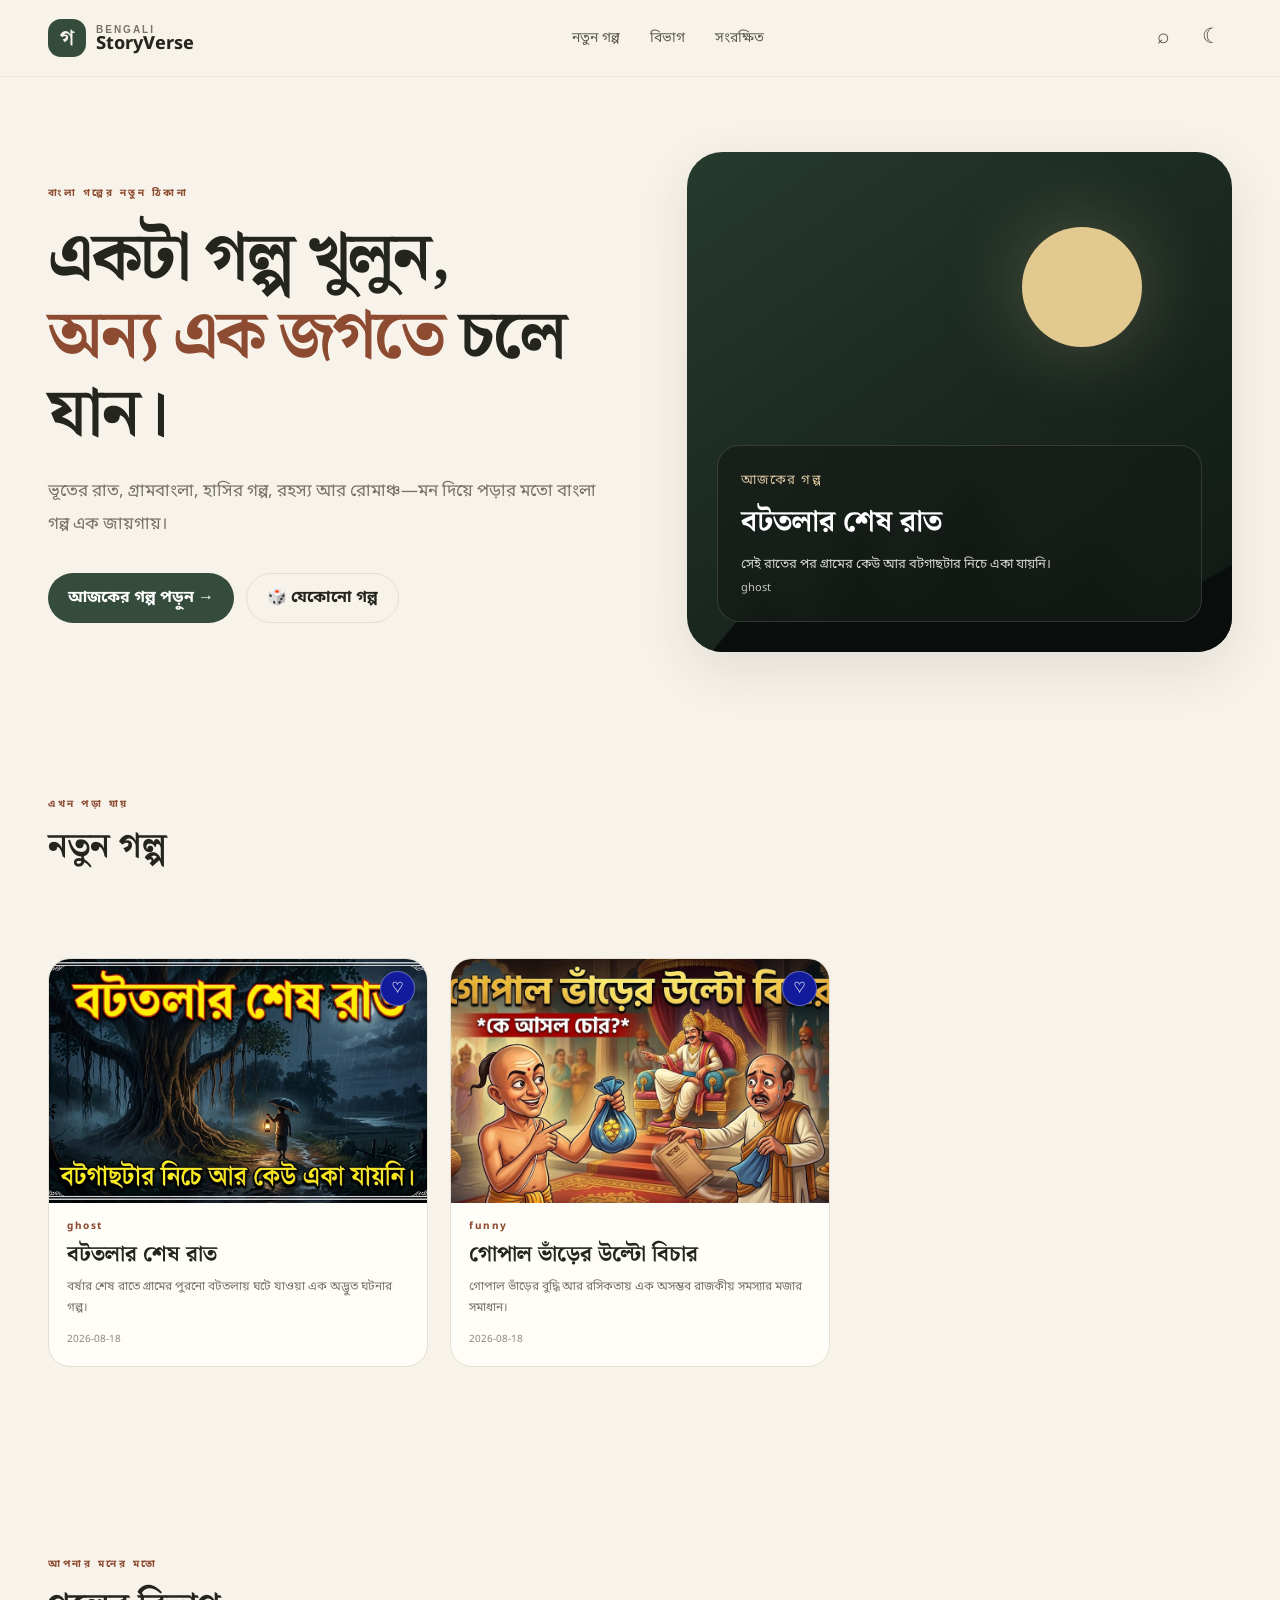
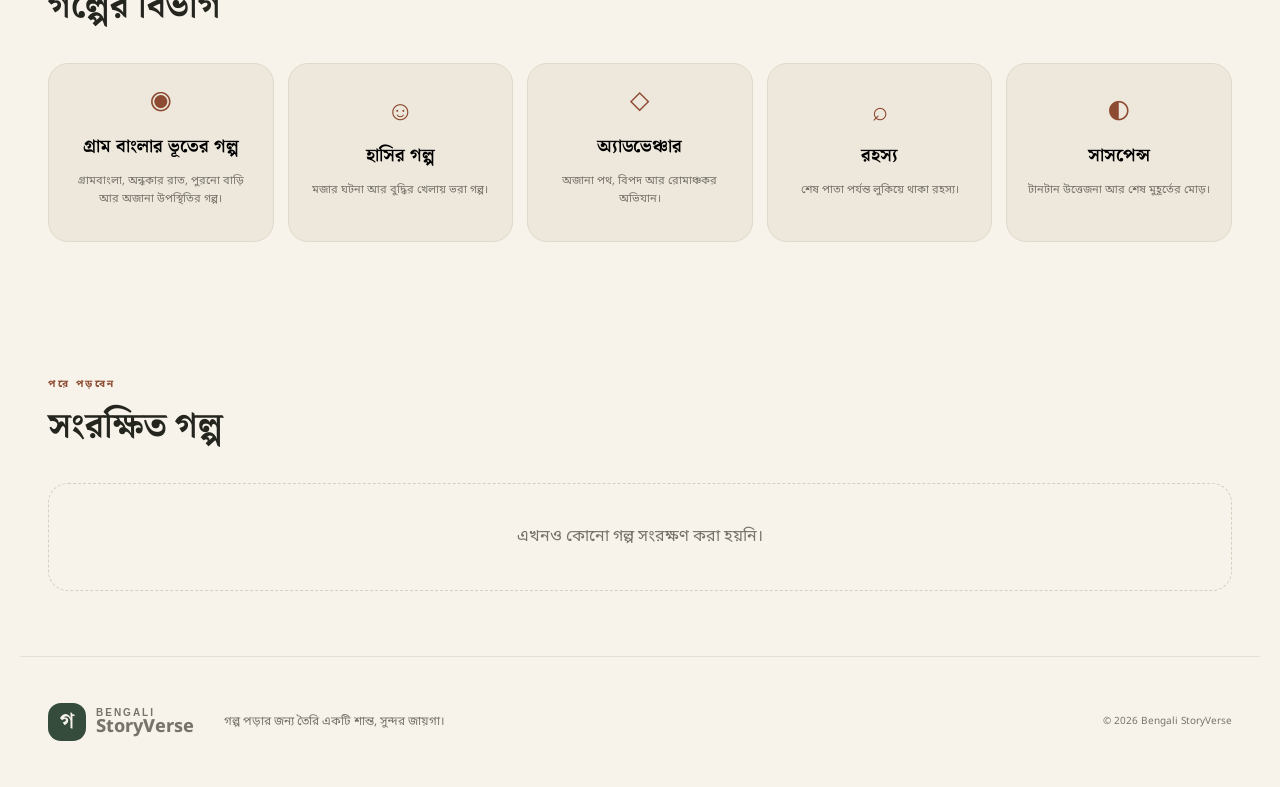
==== index.html @ 7a7b2170 "Initial commit" ====
<!DOCTYPE html>
<html lang="bn">
  <head>
    <meta charset="utf-8" />
    <meta name="viewport" content="width=device-width,initial-scale=1" />
    <title>Bengali StoryVerse — বাংলা গল্পের জগৎ</title>
    <meta
      name="description"
      content="Bengali StoryVerse — বাংলা ভৌতিক, রহস্য, অ্যাডভেঞ্চার ও হাসির গল্প পড়ুন।"
    />
    <link rel="preconnect" href="https://fonts.googleapis.com" />
    <link rel="preconnect" href="https://fonts.gstatic.com" crossorigin />
    <link
      href="https://fonts.googleapis.com/css2?family=Noto+Sans+Bengali:wght@400;500;600;700&family=Noto+Serif+Bengali:wght@400;500;600;700&display=swap"
      rel="stylesheet"
    />
    <link rel="icon" href="icons/favicon.svg" />
    <link rel="stylesheet" href="style.css" />
  </head>
  <body>
    <header class="site-header">
      <div class="header-inner">
        <a class="brand" href="index.html"
          ><span class="brand-mark">গ</span
          ><span><b>Bengali</b><strong>StoryVerse</strong></span></a
        >
        <nav>
          <a href="#latest">নতুন গল্প</a><a href="#categories">বিভাগ</a
          ><a href="#bookmarks">সংরক্ষিত</a>
        </nav>
        <div class="actions">
          <button id="searchOpen">⌕</button><button id="theme">☾</button>
        </div>
      </div>
    </header>
    <main>
      <section class="hero">
        <div>
          <span class="eyebrow">বাংলা গল্পের নতুন ঠিকানা</span>
          <h1>একটা গল্প খুলুন,<br /><em>অন্য এক জগতে</em> চলে যান।</h1>
          <p>
            ভূতের রাত, গ্রামবাংলা, হাসির গল্প, রহস্য আর রোমাঞ্চ—মন দিয়ে পড়ার
            মতো বাংলা গল্প এক জায়গায়।
          </p>
          <div class="hero-actions">
            <button class="primary" id="featured">আজকের গল্প পড়ুন →</button
            ><button class="secondary" id="random">🎲 যেকোনো গল্প</button>
          </div>
        </div>
        <div class="hero-art">
          <div class="moon"></div>
          <div class="hero-story">
            <small>আজকের গল্প</small>
            <h2 id="heroTitle">বটতলার শেষ রাত</h2>
            <p id="heroSub"></p>
            <span id="heroMeta"></span>
          </div>
        </div>
      </section>
      <section class="section" id="latest">
        <div class="section-head">
          <div>
            <span class="eyebrow">এখন পড়া যায়</span>
            <h2>নতুন গল্প</h2>
          </div>
        </div>
        <div class="grid" id="latestGrid"></div>

        <div class="load-more-wrap">
            <button id="loadMoreStories" class="load-more">
              আরও গল্প দেখুন
            </button>
          </div>
      </section>
      <section class="section" id="categories">
        <div class="section-head">
          <div>
            <span class="eyebrow">আপনার মনের মতো</span>
            <h2>গল্পের বিভাগ</h2>
          </div>
        </div>
        <div class="cat-grid" id="catGrid"></div>
      </section>
      <section class="section" id="bookmarks">
        <div class="section-head">
          <div>
            <span class="eyebrow">পরে পড়বেন</span>
            <h2>সংরক্ষিত গল্প</h2>
          </div>
        </div>
        <div class="grid" id="savedGrid"></div>
        <div id="empty" class="empty">এখনও কোনো গল্প সংরক্ষণ করা হয়নি।</div>
      </section>
    </main>
    <footer>
      <div class="brand">
        <span class="brand-mark">গ</span
        ><span><b>Bengali</b><strong>StoryVerse</strong></span>
      </div>
      <p>গল্প পড়ার জন্য তৈরি একটি শান্ত, সুন্দর জায়গা।</p>
      <small>© 2026 Bengali StoryVerse</small>
    </footer>
    <div class="overlay" id="overlay">
      <div class="searchbox">
        <button id="close">×</button><span class="eyebrow">গল্প খুঁজুন</span>
        <h2>কোন গল্পটি পড়বেন?</h2>
        <input id="search" placeholder="গল্পের নাম, বিভাগ বা বিষয়..." />
        <div id="results"></div>
      </div>
    </div>
    <script src="app.js"></script>
  </body>
</html>
---- style.css ----
:root {
  --bg: #f7f3ea;
  --paper: #fffdf8;
  --ink: #25251f;
  --muted: #77736a;
  --line: #e5dfd3;
  --accent: #8d4b31;
  --green: #354c3d;
  --shadow: 0 18px 55px rgba(45, 36, 24, 0.1);
}
* {
  box-sizing: border-box;
}
html {
  scroll-behavior: smooth;
}
body {
  margin: 0;
  background: var(--bg);
  color: var(--ink);
  font-family: "Noto Sans Bengali", sans-serif;
}
a {
  text-decoration: none;
  color: inherit;
}
button {
  font: inherit;
  cursor: pointer;
}
header {
  position: sticky;
  top: 0;
  z-index: 50;
  background: #f7f3eadd;
  backdrop-filter: blur(15px);
  border-bottom: 1px solid #8d806014;
}
.header-inner {
  height: 76px;
  max-width: 1240px;
  margin: auto;
  padding: 0 28px;
  display: flex;
  align-items: center;
  justify-content: space-between;
}
.brand {
  display: flex;
  align-items: center;
  gap: 10px;
  line-height: 1;
}
.brand-mark {
  width: 38px;
  height: 38px;
  border-radius: 13px;
  background: var(--green);
  color: #f7f3ea;
  display: grid;
  place-items: center;
  font: 700 22px "Noto Serif Bengali";
}
.brand b,
.brand strong {
  display: block;
}
.brand b {
  font: 700 10px Arial;
  letter-spacing: 2px;
  color: var(--muted);
  text-transform: uppercase;
}
.brand strong {
  font-size: 18px;
}
nav {
  display: flex;
  gap: 30px;
  font-size: 14px;
  color: #5f5c54;
}
nav a:hover {
  color: var(--accent);
}
.actions {
  display: flex;
  gap: 6px;
}
.actions button,
.reader-head button {
  border: 0;
  background: transparent;
  width: 42px;
  height: 42px;
  border-radius: 50%;
  font-size: 21px;
  color: #4e4a42;
}
.actions button:hover,
.reader-head button:hover {
  background: #ebe5d9;
}
.hero {
  max-width: 1240px;
  margin: auto;
  padding: 75px 28px;
  display: grid;
  grid-template-columns: 1fr 0.95fr;
  gap: 65px;
  align-items: center;
  min-height: 640px;
}
.eyebrow {
  font-size: 10px;
  letter-spacing: 2.5px;
  text-transform: uppercase;
  color: var(--accent);
  font-weight: 700;
}
.hero h1 {
  font: 700 clamp(44px, 5.3vw, 74px) / 1.15 "Noto Serif Bengali";
  letter-spacing: -2.5px;
  margin: 17px 0 22px;
}
.hero h1 em {
  color: var(--accent);
  font-style: normal;
}
.hero p {
  max-width: 570px;
  color: var(--muted);
  font-size: 17px;
  line-height: 1.9;
}
.hero-actions {
  display: flex;
  gap: 12px;
  margin-top: 32px;
}
.primary,
.secondary {
  border-radius: 999px;
  padding: 13px 20px;
  font-weight: 700;
}
.primary {
  border: 0;
  background: var(--green);
  color: #fff;
}
.secondary {
  border: 1px solid var(--line);
  background: transparent;
  color: var(--ink);
}
.hero-art {
  height: 500px;
  border-radius: 35px;
  background: linear-gradient(145deg, #263a2e, #101713);
  position: relative;
  overflow: hidden;
  box-shadow: var(--shadow);
}
.moon {
  position: absolute;
  right: 90px;
  top: 75px;
  width: 120px;
  height: 120px;
  border-radius: 50%;
  background: #e2c98f;
  box-shadow: 0 0 80px #e2c98f44;
}
.hero-art:after {
  content: "";
  position: absolute;
  bottom: -30px;
  left: 0;
  right: 0;
  height: 260px;
  background: #090d0b;
  clip-path: polygon(
    0 100%,
    13% 67%,
    23% 75%,
    31% 38%,
    40% 67%,
    52% 23%,
    62% 67%,
    75% 46%,
    86% 72%,
    100% 55%,
    100% 100%
  );
}
.hero-story {
  position: absolute;
  z-index: 2;
  left: 30px;
  bottom: 30px;
  width: calc(100% - 60px);
  padding: 23px;
  border: 1px solid #fff2;
  border-radius: 22px;
  background: #161c18c9;
  backdrop-filter: blur(14px);
  color: #fff;
}
.hero-story small {
  color: #d7c49e;
  letter-spacing: 1.5px;
}
.hero-story h2 {
  font: 700 30px "Noto Serif Bengali";
  margin: 7px 0;
}
.hero-story p {
  font-size: 13px;
  line-height: 1.8;
  color: #d3d5cf;
  margin: 0;
}
.hero-story span {
  font-size: 11px;
  color: #c5c8c0;
}
.section {
  max-width: 1240px;
  margin: auto;
  padding: 65px 28px;
}
.section-head {
  margin-bottom: 28px;
}
.section-head h2 {
  font: 700 35px "Noto Serif Bengali";
  margin: 5px 0;
}
.grid {
  display: grid;
  grid-template-columns: repeat(3, 1fr);
  gap: 22px;
}
.card {
  background: var(--paper);
  border: 1px solid var(--line);
  border-radius: 22px;
  overflow: hidden;
  transition: 0.25s;
  position: relative;
}
.card:hover {
  transform: translateY(-5px);
  box-shadow: var(--shadow);
}
.card img {
  width: 100%;
  aspect-ratio: 1.55;
  object-fit: cover;
  display: block;
}
.card-body {
  padding: 17px 18px 20px;
}
.cat {
  font-size: 10px;
  color: var(--accent);
  letter-spacing: 1.5px;
  font-weight: 700;
}
.card h3 {
  font: 700 22px/1.35 "Noto Serif Bengali";
  margin: 7px 0;
}
.card p {
  font-size: 12px;
  line-height: 1.75;
  color: var(--muted);
  margin: 0 0 14px;
}
.card-meta {
  display: flex;
  justify-content: space-between;
  color: #89867c;
  font-size: 10px;
}
.save-card {
  position: absolute;
  right: 12px;
  top: 12px;
  border: 1px solid #fff5;
  background: #111b9c;
  color: #fff;
  width: 35px;
  height: 35px;
  border-radius: 50%;
  z-index: 3;
}
.cat-grid {
  display: grid;
  grid-template-columns: repeat(5, 1fr);
  gap: 14px;
}
.cat-card {
  background: #eee8dc;
  border: 1px solid #e1d9cb;
  border-radius: 20px;
  padding: 22px 18px;
  min-height: 150px;
}
.cat-card .icon {
  font-size: 27px;
  color: var(--accent);
}
.cat-card h3 {
  font: 700 18px "Noto Serif Bengali";
  margin: 10px 0 4px;
}
.cat-card p {
  font-size: 11px;
  line-height: 1.65;
  color: var(--muted);
}
.empty {
  padding: 42px;
  border: 1px dashed #d7cec0;
  border-radius: 20px;
  text-align: center;
  color: var(--muted);
}
footer {
  max-width: 1240px;
  margin: auto;
  border-top: 1px solid var(--line);
  padding: 45px 28px;
  display: flex;
  align-items: center;
  gap: 30px;
  color: var(--muted);
  font-size: 12px;
}
footer small {
  margin-left: auto;
}
.overlay {
  display: none;
  position: fixed;
  inset: 0;
  background: #181712aa;
  backdrop-filter: blur(12px);
  z-index: 100;
  padding: 70px 15px;
}
.overlay.open {
  display: block;
}
.searchbox {
  position: relative;
  max-width: 750px;
  margin: auto;
  background: var(--paper);
  border-radius: 25px;
  padding: 30px;
}
.searchbox > button {
  position: absolute;
  right: 17px;
  top: 12px;
  border: 0;
  background: transparent;
  font-size: 29px;
}
.searchbox h2 {
  font: 700 31px "Noto Serif Bengali";
}
.searchbox input {
  width: 100%;
  padding: 15px;
  border: 1px solid var(--line);
  border-radius: 13px;
  outline: 0;
  background: transparent;
}
.result {
  display: flex;
  gap: 13px;
  padding: 13px 0;
  border-bottom: 1px solid var(--line);
}
.result img {
  width: 90px;
  height: 65px;
  object-fit: cover;
  border-radius: 9px;
}
.result h3 {
  font: 700 17px "Noto Serif Bengali";
  margin: 0;
}
.result p {
  font-size: 10px;
  color: var(--muted);
}
body.dark {
  --bg: #111411;
  --paper: #191c19;
  --ink: #eee9df;
  --muted: #aaa69d;
  --line: #30332e;
}
body.dark header {
  background: #111411e8;
}
body.dark .cat-card {
  background: #20241f;
  border-color: #30342e;
}
.reader-head {
  height: 70px;
  max-width: none;
  padding: 0 max(18px, calc((100% - 1050px) / 2));
  display: flex;
  justify-content: space-between;
  align-items: center;
}
.reader-main {
  max-width: 1000px;
  margin: auto;
  padding: 45px 25px 90px;
}
.back {
  font-size: 12px;
  color: var(--muted);
}
article {
  max-width: 760px;
  margin: 55px auto;
}
.story-meta {
  color: var(--accent);
  font-size: 11px;
  letter-spacing: 1.5px;
  font-weight: 700;
}
.reader article h1 {
  font: 700 clamp(42px, 6vw, 68px) / 1.15 "Noto Serif Bengali";
  letter-spacing: -2px;
  margin: 18px 0;
}
.subtitle {
  font: 400 19px/1.8 "Noto Serif Bengali";
  color: var(--muted);
}
.byline {
  border-bottom: 1px solid var(--line);
  padding: 15px 0 25px;
  color: #89857a;
  font-size: 11px;
  display: flex;
  justify-content: space-between;
}
.story-body {
  font: 400 19px/2.05 "Noto Serif Bengali";
  margin-top: 42px;
}
.story-body p {
  margin: 0 0 27px;
}
.ending {
  display: flex;
  justify-content: center;
  gap: 18px;
  color: var(--accent);
  margin: 70px 0;
  font-size: 14px;
}
.ending span {
  color: var(--muted);
}
.progress {
  position: fixed;
  top: 0;
  left: 0;
  right: 0;
  height: 3px;
  z-index: 100;
}
.progress i {
  display: block;
  height: 100%;
  width: 0;
  background: var(--accent);
}
#panel {
  position: fixed;
  right: 20px;
  top: 82px;
  width: 300px;
  background: var(--paper);
  border: 1px solid var(--line);
  border-radius: 18px;
  padding: 20px;
  box-shadow: var(--shadow);
  display: none;
  z-index: 60;
}
#panel.open {
  display: block;
}
#panel > b {
  font-size: 14px;
}
#panel > #x {
  float: right;
  border: 0;
  background: transparent;
  font-size: 24px;
}
#panel hr {
  border: 0;
  border-top: 1px solid var(--line);
  margin: 17px 0;
}
#panel label {
  display: block;
  font-size: 11px;
  color: var(--muted);
  margin: 14px 0 7px;
}
#panel div {
  display: flex;
  gap: 7px;
  align-items: center;
}
#panel div button {
  border: 1px solid var(--line);
  background: transparent;
  border-radius: 8px;
  padding: 7px 10px;
}
.reader[data-theme="sepia"] {
  --bg: #efe3ca;
  --paper: #f7eedb;
  --ink: #3b3024;
  --muted: #786b5b;
  --line: #dac9ac;
}
.reader[data-theme="dark"] {
  --bg: #111411;
  --paper: #191c19;
  --ink: #eee9df;
  --muted: #aaa69d;
  --line: #30332e;
}
.reader {
  background: var(--bg);
  color: var(--ink);
}
.reader-head {
  background: color-mix(in srgb, var(--bg) 90%, transparent);
  backdrop-filter: blur(15px);
}

.load-more {
    display: block;
    margin: 32px auto 10px;
    padding: 12px 28px;
    border: 0;
    border-radius: 999px;
    font-family: inherit;
    font-size: 15px;
    font-weight: 600;
    cursor: pointer;
    transition: transform 0.2s ease, opacity 0.2s ease;
  }
  
  .load-more:hover {
    transform: translateY(-2px);
  }
  
  .load-more:active {
    transform: translateY(0);
  }

  
@media (max-width: 900px) {
  nav {
    display: none;
  }
  .hero {
    grid-template-columns: 1fr;
  }
  .grid {
    grid-template-columns: repeat(2, 1fr);
  }
  .cat-grid {
    grid-template-columns: repeat(3, 1fr);
  }
}
@media (max-width: 620px) {
  .header-inner {
    padding: 0 16px;
  }
  .hero {
    padding: 45px 17px;
    gap: 35px;
  }
  .hero h1 {
    font-size: 43px;
  }
  .hero p {
    font-size: 15px;
  }
  .hero-actions {
    flex-direction: column;
  }
  .hero-art {
    height: 390px;
  }
  .section {
    padding: 48px 17px;
  }
  .grid {
    grid-template-columns: 1fr;
  }
  .cat-grid {
    grid-template-columns: 1fr 1fr;
  }
  .cat-card {
    min-height: 135px;
    padding: 17px;
  }
  .section-head h2 {
    font-size: 29px;
  }
  footer {
    padding: 35px 17px;
    display: block;
  }
  footer small {
    display: block;
    margin: 18px 0;
  }
  .reader-main {
    padding: 30px 17px;
  }
  .reader article {
    margin-top: 40px;
  }
  .reader article h1 {
    font-size: 42px;
  }
  .story-body {
    font-size: 18px;
  }
  .reader-head {
    padding: 0 15px;
  }
  #panel {
    left: 15px;
    right: 15px;
    width: auto;
  }
}
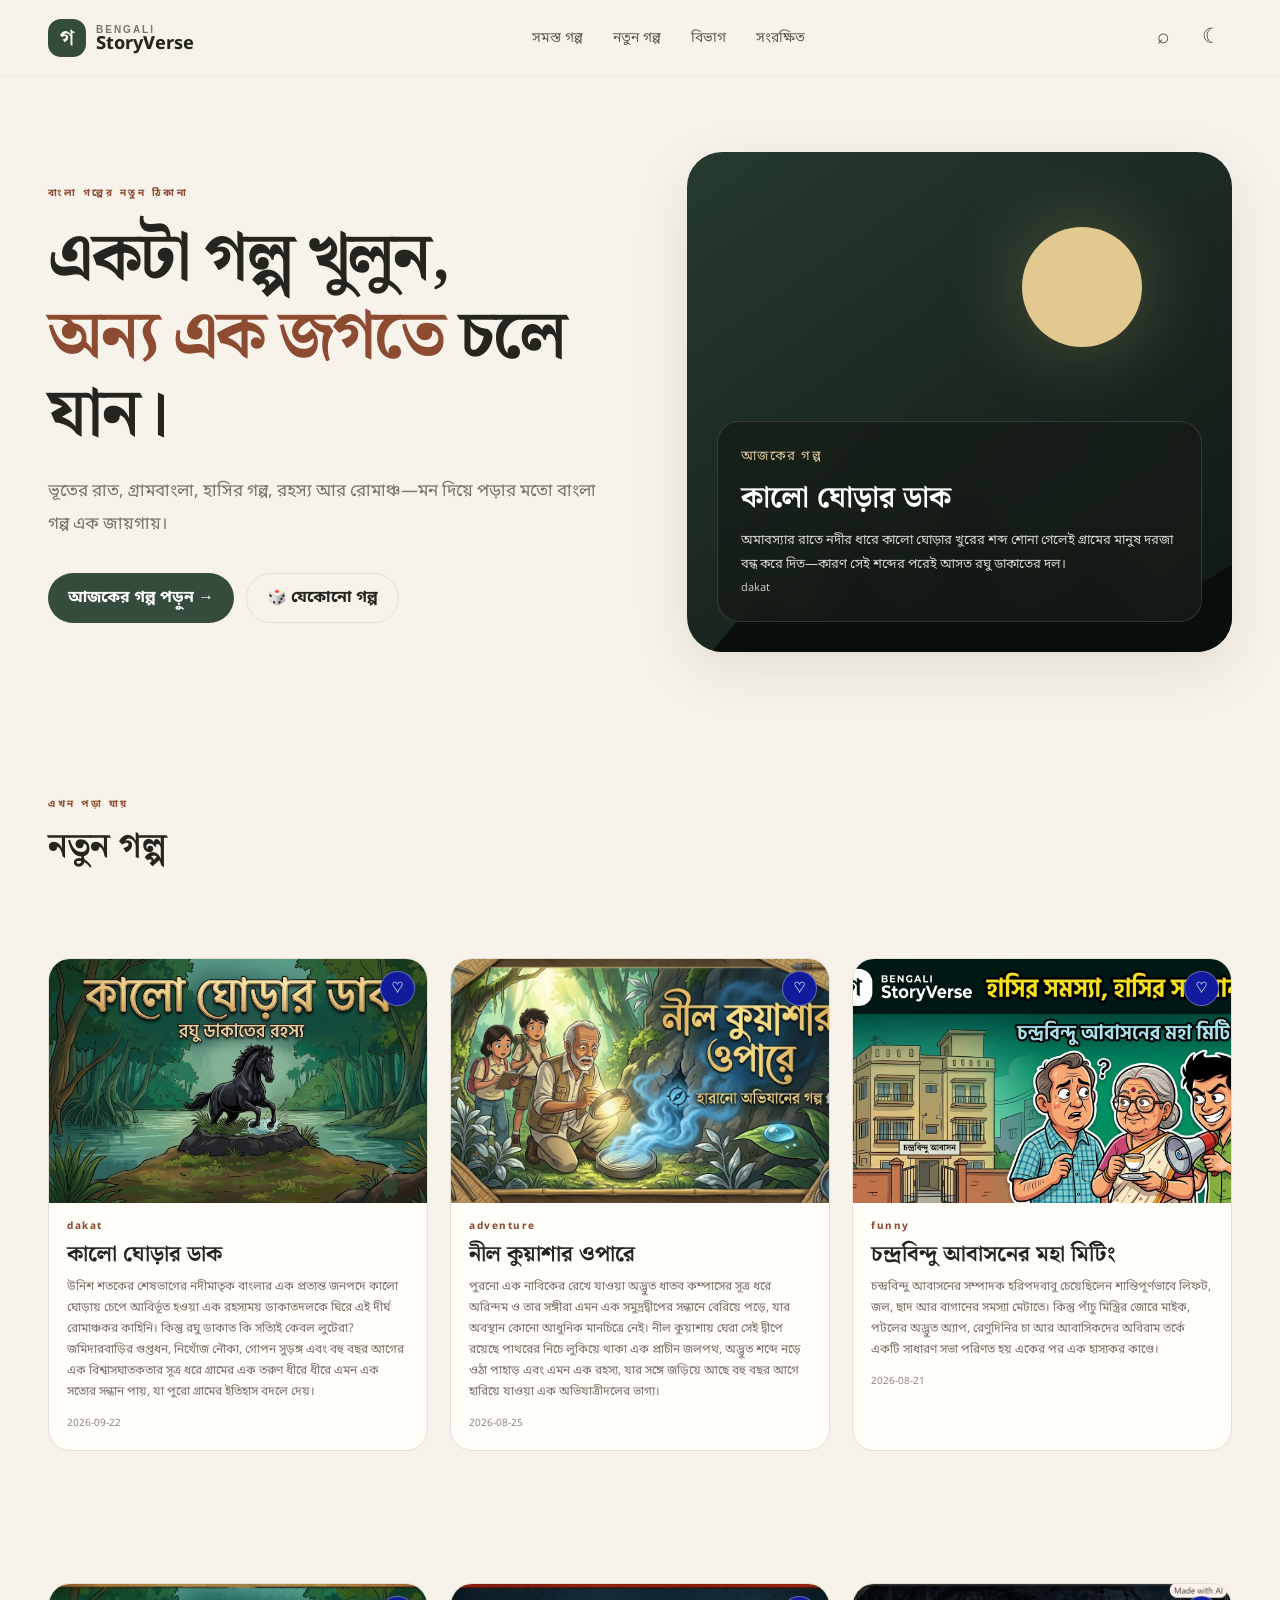
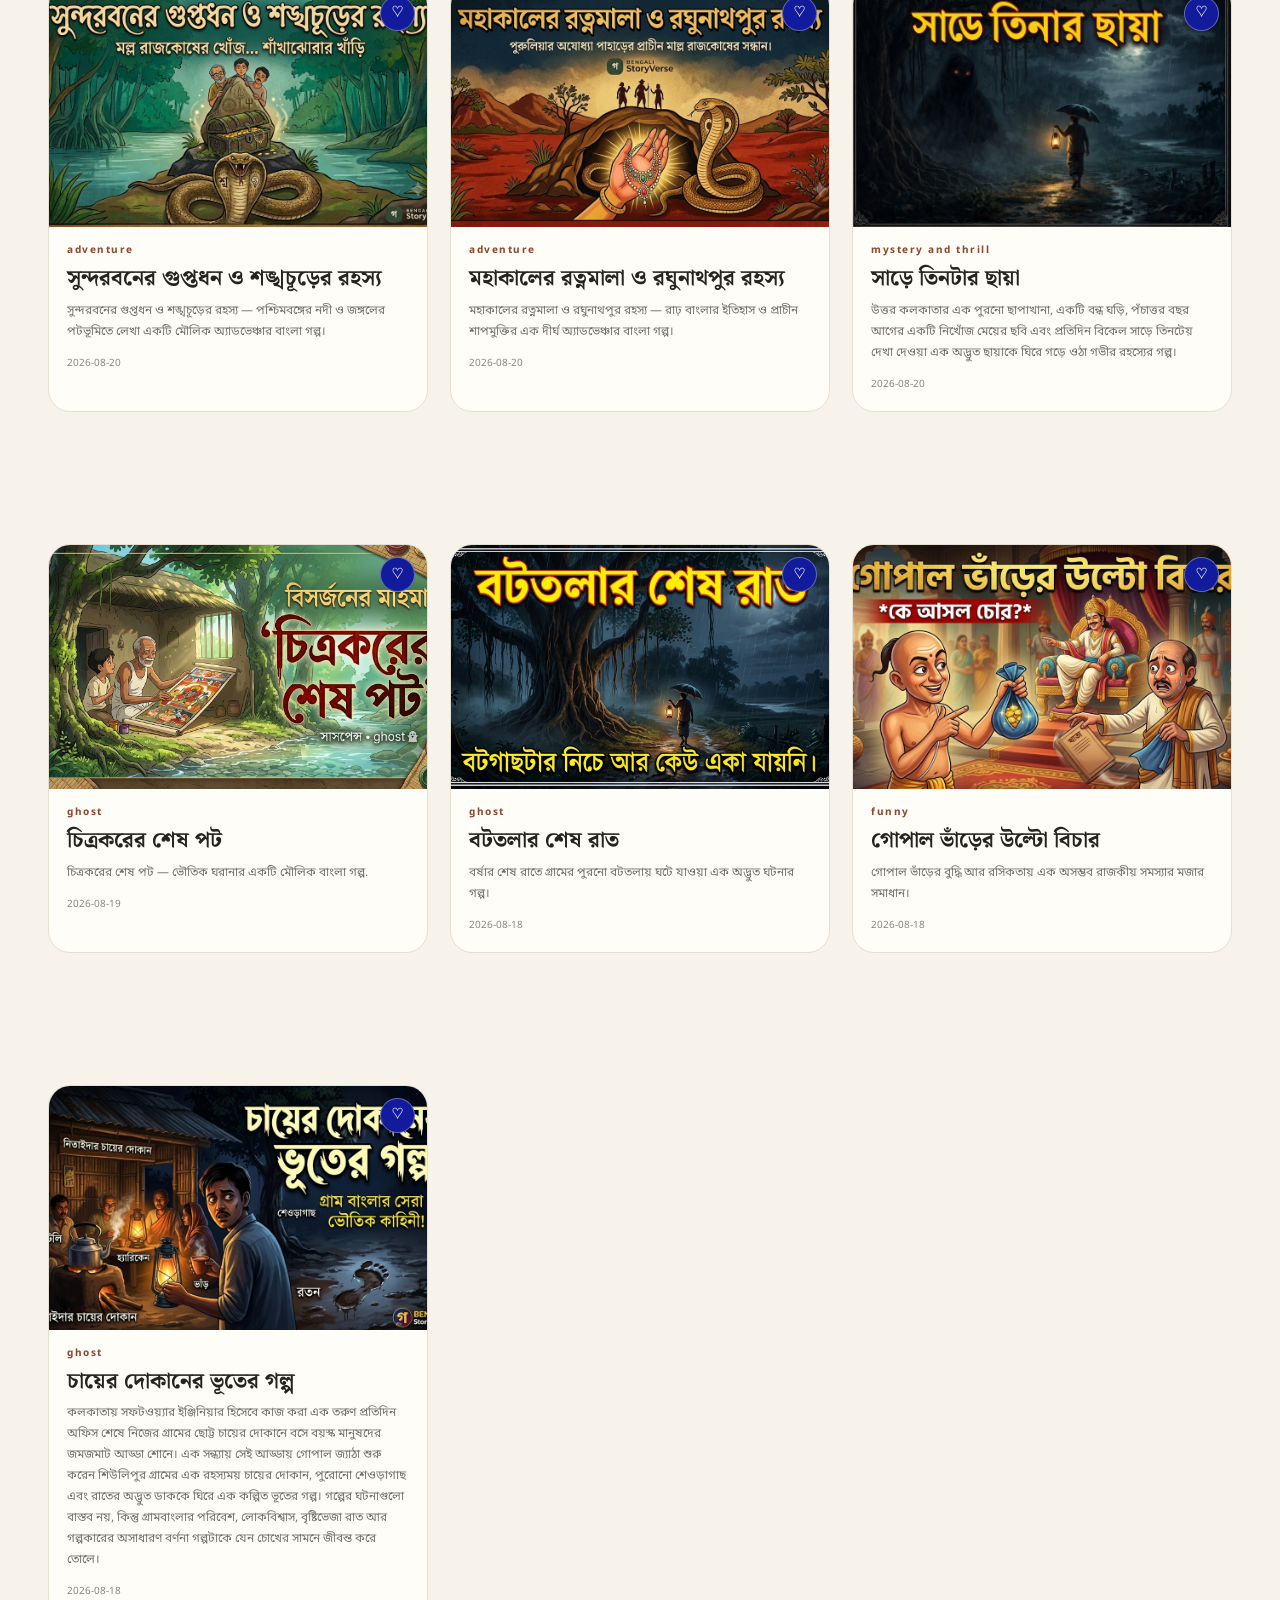
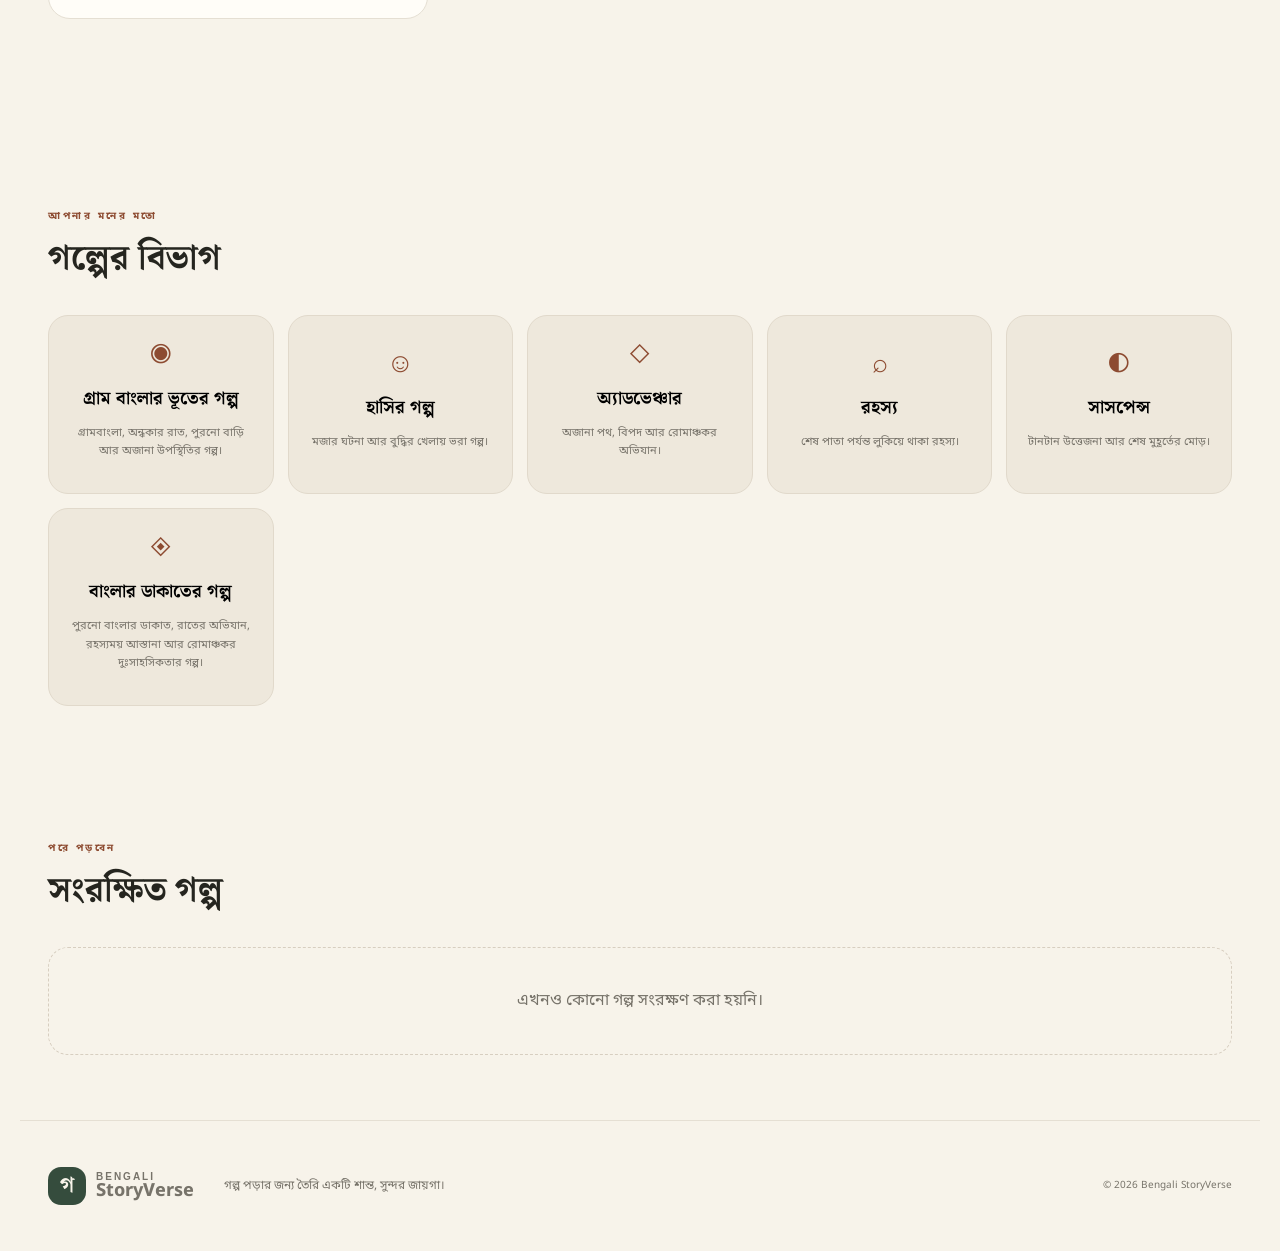
==== commit a1054480: "Add new navigation link for 'সমস্ত গল্প'" ====
--- a/index.html
+++ b/index.html
@@ -25,6 +25,7 @@
           ><span><b>Bengali</b><strong>StoryVerse</strong></span></a
         >
         <nav>
+          <a href="#">সমস্ত গল্প</a>
           <a href="#latest">নতুন গল্প</a><a href="#categories">বিভাগ</a
           ><a href="#bookmarks">সংরক্ষিত</a>
         </nav>
